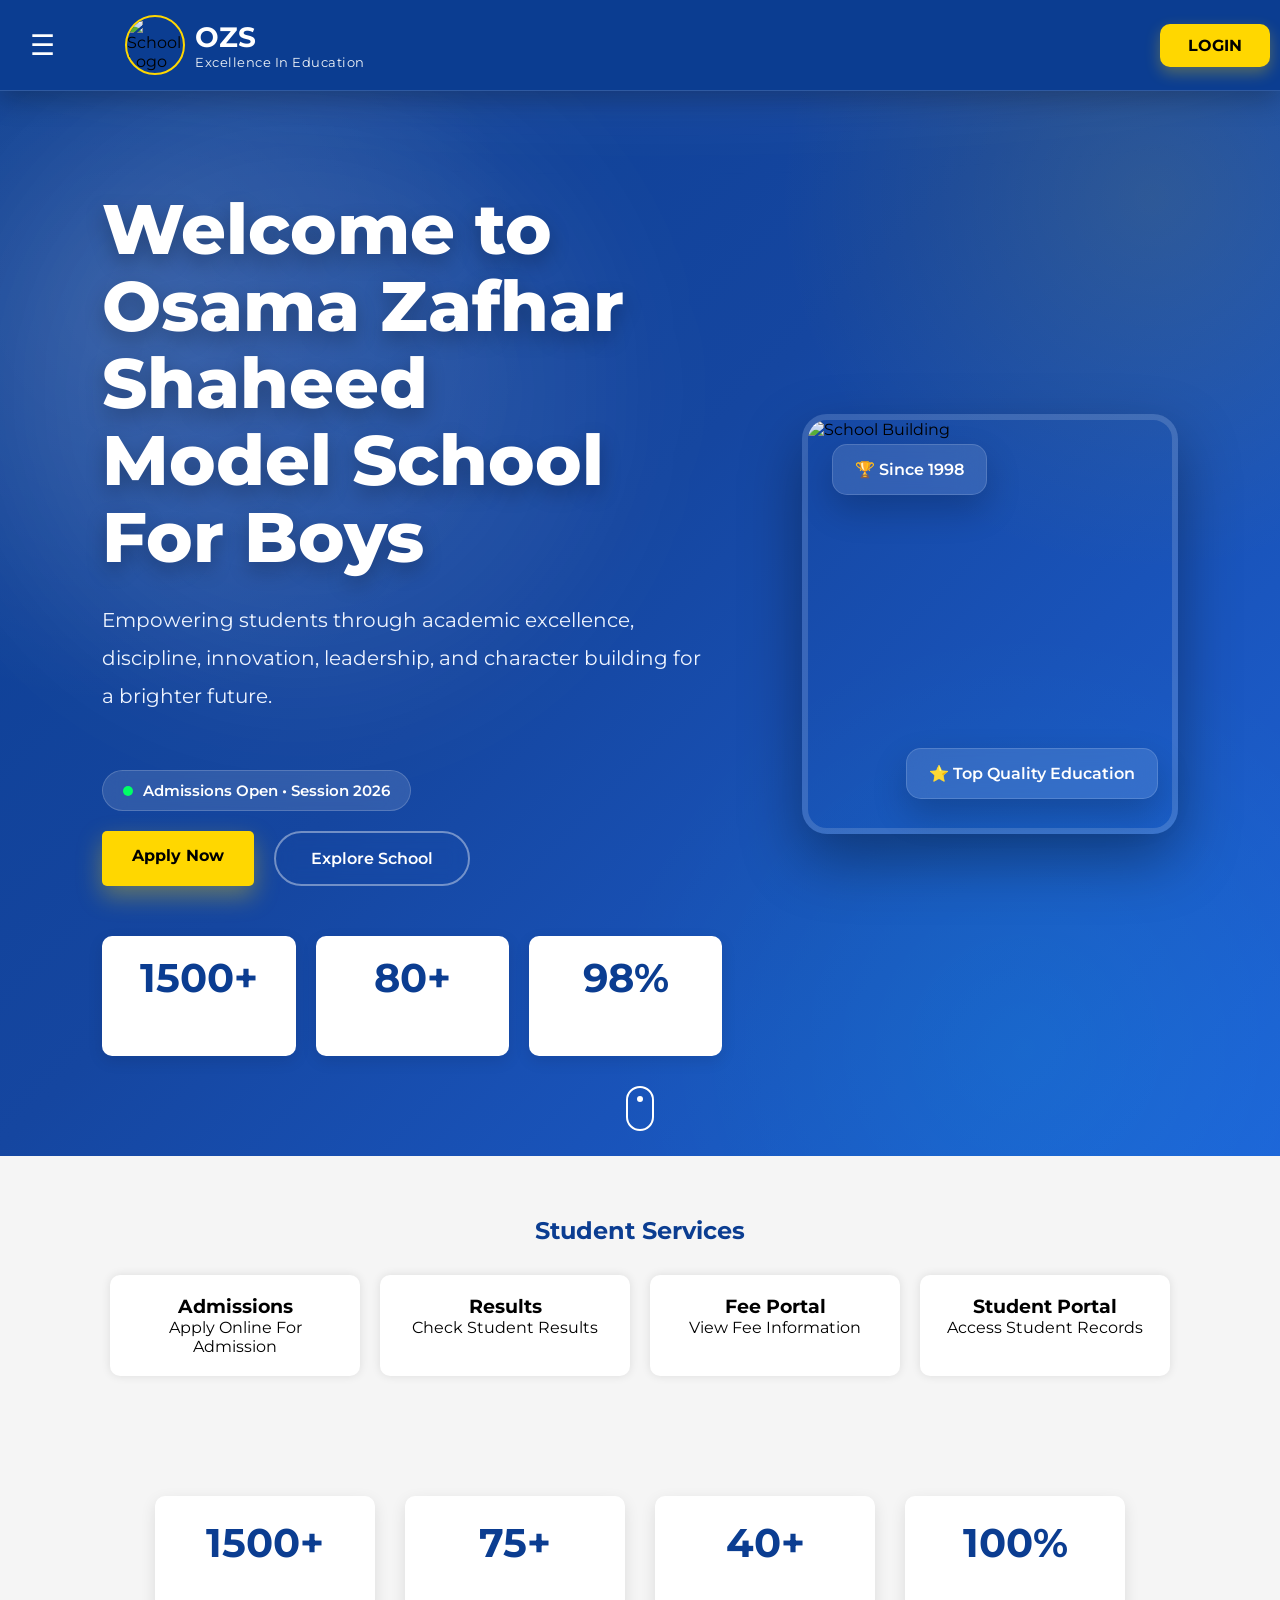
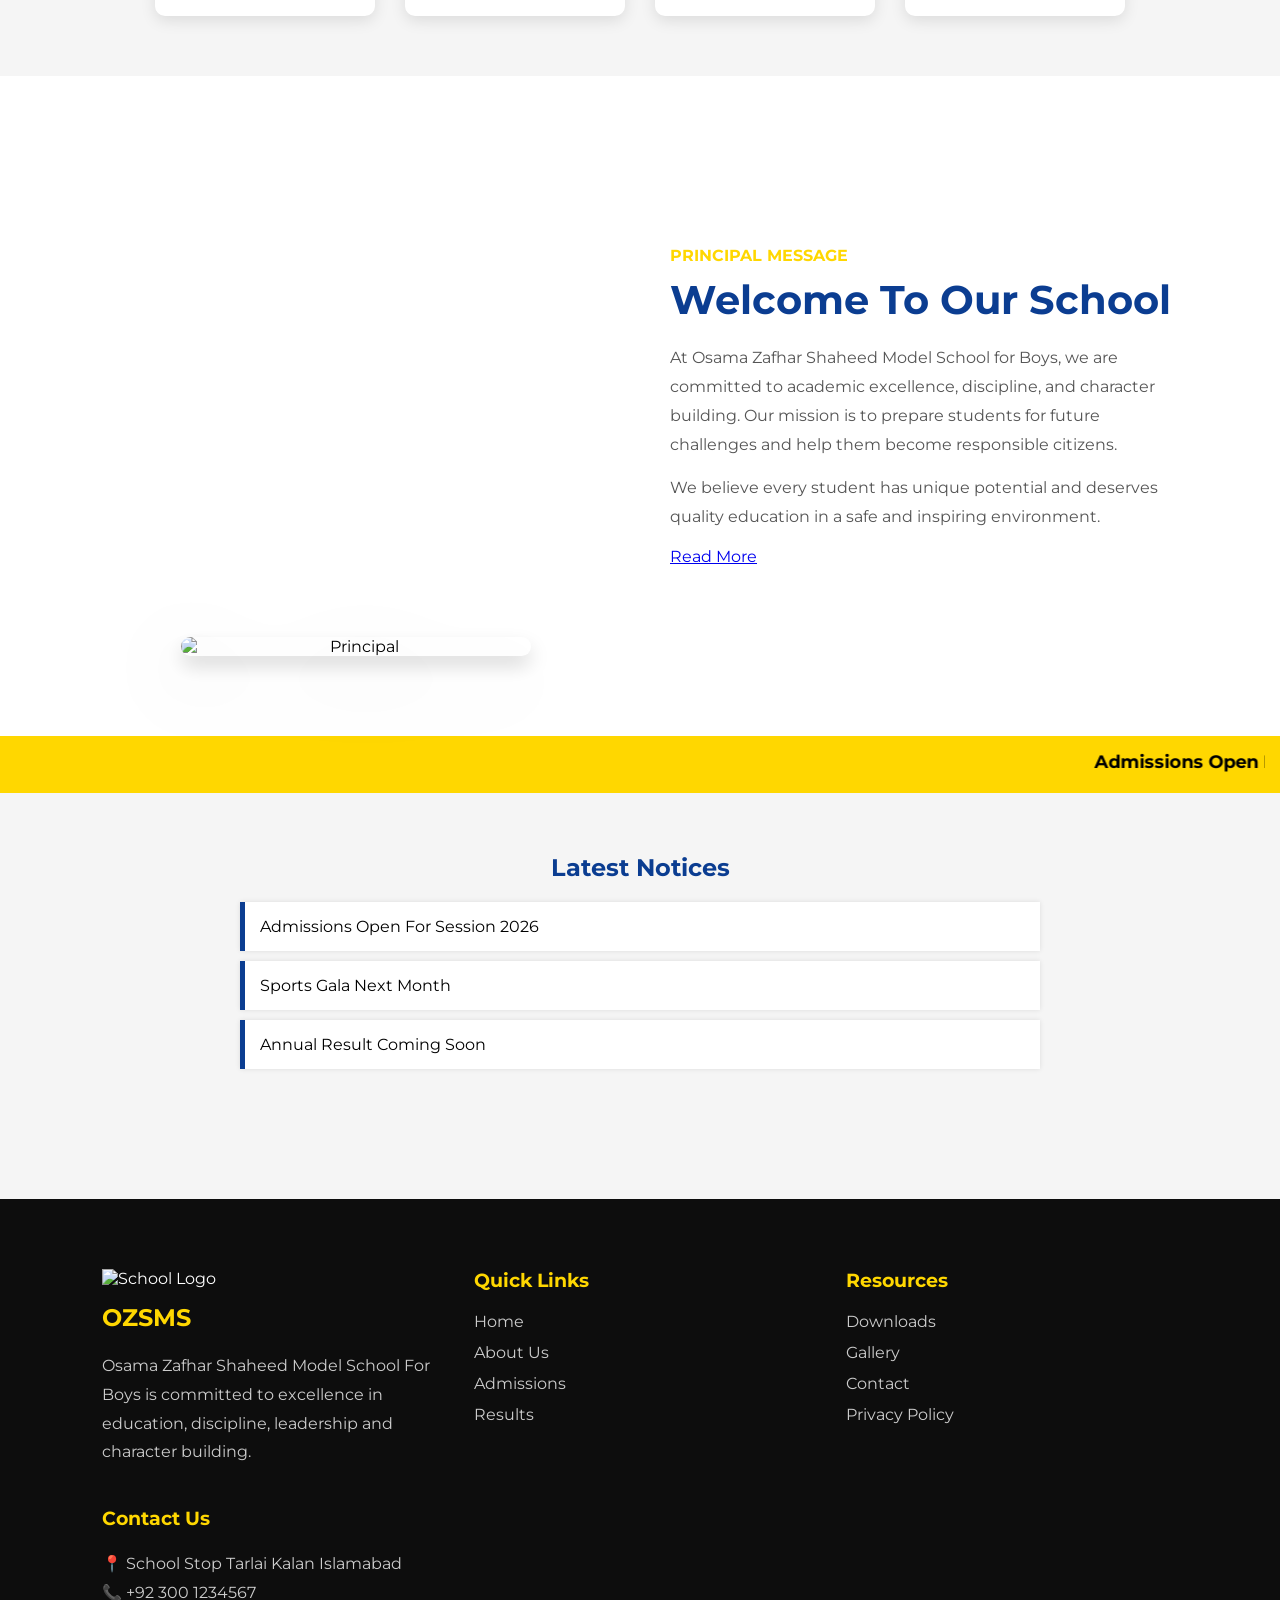
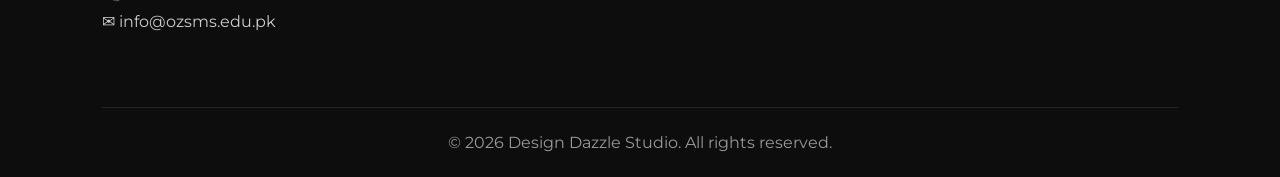
==== index.html @ de541583 "Add files via upload" ====
<!DOCTYPE html>
<html lang="en">

<head>
<meta charset="UTF-8">
<meta name="viewport" content="width=device-width, initial-scale=1.0">

<title>Osama Zafhar Shaheed Model School for Boys</title>
<!-- Website Favicon -->
<link rel="icon" type="image/png" href="images/school-logo.png">
<link rel="stylesheet" href="style.css">
<!-- Google Font -->

<link rel="preconnect" href="https://fonts.googleapis.com">

<link rel="preconnect" href="https://fonts.gstatic.com" crossorigin>

<link href="https://fonts.googleapis.com/css2?family=Montserrat:wght@300;400;500;600;700;800&display=swap" rel="stylesheet">
</head>

<body>

<!-- Navbar -->

<nav class="navbar">

    <!-- Left Side -->

    <div class="nav-left">

        <!-- Hamburger -->

        <div class="menu-btn" onclick="openMenu()">
            ☰
        </div>

        <!-- Logo -->

        <div class="logo-section">
            <img src="images/school-logo.png" alt="School Logo">

            <div>
                <h2>OZS</h2>
                <p>Excellence In Education</p>
            </div>
        </div>

    </div>

    <!-- Login Button -->

    <a href="login.html" class="portal-btn">
        LOGIN
    </a>

</nav>

<!-- Sidebar -->

<div id="sidebar" class="sidebar">

<span class="close-btn" onclick="closeMenu()">

×

</span>

<a href="index.html"> Home</a>

<a href="about.html">About</a>

<a href="admissions.html"> Admissions</a>

<a href="results.html"> Results</a>

<a href="gallery.html"> Gallery</a>

<a href="downloads.html"> Downloads</a>

<a href="contact.html"> Contact</a>

</div>

<!-- ========================= -->
<!-- Premium Hero Section -->
<!-- ========================= -->

<section class="hero">

    <!-- Left Content -->

    <div class="hero-left">


        <h1>
            Welcome to <br>
            <span>Osama Zafhar Shaheed</span><br>
            Model School For Boys
        </h1>

        <p>

            Empowering students through academic excellence,
            discipline, innovation, leadership, and character
            building for a brighter future.

        </p>

        <!-- ========================= -->
<!-- Live Badge -->
<!-- ========================= -->

<div class="live-badge">

    <span class="live-dot"></span>

    Admissions Open • Session 2026

</div>

        <!-- Hero Buttons -->

        <div class="hero-buttons">

            <a href="admissions.html" class="hero-btn">

                Apply Now

            </a>

            <a href="about.html" class="hero-btn-outline">

                Explore School

            </a>

        </div>

        <!-- Statistics -->

        <div class="hero-stats">

            <div class="stat-box">

                <h2>1500+</h2>

                <p>Students</p>

            </div>

            <div class="stat-box">

                <h2>80+</h2>

                <p>Teachers</p>

            </div>

            <div class="stat-box">

                <h2>98%</h2>

                <p>Success Rate</p>

            </div>

        </div>

    </div>
    

    <!-- Hero Right -->

<div class="hero-right">

    <img src="images/school.png"
        alt="School Building">

    <!-- Floating Card -->

    <div class="floating-card card-1">

        🏆 Since 1998

    </div>

    <div class="floating-card card-2">

        ⭐ Top Quality Education

    </div>

</div>
<!-- ========================= -->
<!-- Scroll Indicator -->
<!-- ========================= -->

<div class="scroll-down">

<span></span>

</div>
</section>

<!-- Services -->

<section class="services">

<h2>Student Services</h2>

<div class="card-container">

<div class="card">
<h3>Admissions</h3>
<p>Apply Online For Admission</p>
</div>

<div class="card">
<h3>Results</h3>
<p>Check Student Results</p>
</div>

<div class="card">
<h3>Fee Portal</h3>
<p>View Fee Information</p>
</div>

<div class="card">
<h3>Student Portal</h3>
<p>Access Student Records</p>
</div>

</div>

</section>
<section class="stats">

<div class="stat-box">
<h2>1500+</h2>
<p>Students</p>
</div>

<div class="stat-box">
<h2>75+</h2>
<p>Teachers</p>
</div>

<div class="stat-box">
<h2>40+</h2>
<p>Classrooms</p>
</div>

<div class="stat-box">
<h2>100%</h2>
<p>Success Rate</p>
</div>

</section>

<!-- PRINCIPAL MESSAGE -->
<section class="principal">

<div class="principal-image">

<img src="images/principal.png" alt="Principal">

</div>

<div class="principal-content">

<h4>PRINCIPAL MESSAGE</h4>

<h2>Welcome To Our School</h2>

<p>
At Osama Zafhar Shaheed Model School for Boys, we are committed to academic excellence, discipline, and character building. Our mission is to prepare students for future challenges and help them become responsible citizens.
</p>

<p>
We believe every student has unique potential and deserves quality education in a safe and inspiring environment.
</p>

<a href="about.html" class="read-btn">
Read More
</a>

</div>

</section>
<!--news-ticker -->
<section class="news-ticker">

<marquee>

Admissions Open For Session 2026 |
Annual Sports Gala Next Month |
Science Exhibition Coming Soon |
Annual Results Announced |

</marquee>

</section>


<!-- Notices -->

<section class="notices">

<h2>Latest Notices</h2>

<div class="notice">
Admissions Open For Session 2026
</div>

<div class="notice">
Sports Gala Next Month
</div>

<div class="notice">
Annual Result Coming Soon
</div>

</section>
<!-- Top button -->
<button id="topBtn" onclick="topFunction()">
↑
</button>
<!-- Footer -->
<footer class="footer">

<div class="footer-container">

<div class="footer-box">

<img src="images/school-logo.png"alt="School Logo" class="footer-logo">

<h2>OZSMS</h2>

<p>
Osama Zafhar Shaheed Model School For Boys is committed to excellence in education, discipline, leadership and character building.
</p>

</div>

<div class="footer-box">

<h3>Quick Links</h3>

<a href="index.html">Home</a>
<a href="about.html">About Us</a>
<a href="admissions.html">Admissions</a>
<a href="results.html">Results</a>

</div>

<div class="footer-box">

<h3>Resources</h3>

<a href="downloads.html">Downloads</a>
<a href="gallery.html">Gallery</a>
<a href="contact.html">Contact</a>
<a href="#">Privacy Policy</a>

</div>

<div class="footer-box">

<h3>Contact Us</h3>

<p>📍 School Stop Tarlai Kalan Islamabad</p>

<p>📞 +92 300 1234567</p>

<p>✉ info@ozsms.edu.pk</p>

</div>

</div>

<div class="footer-line"></div>

<div class="footer-bottom">

<p>
© 2026 Design Dazzle Studio. All rights reserved.
</p>

</div>

</footer>
<script src="script.js"></script>

</body>
</html>
---- style.css ----
/* Global Font */

*{
    margin:0;
    padding:0;
    box-sizing:border-box;
*{
    font-family:'Montserrat',sans-serif;
}
}
*{
    margin:0;
    padding:0;
    box-sizing:border-box;
}

body{
    font-family: Arial, sans-serif;
    background:#f5f5f5;
}

/* Navbar */
.navbar{

background:#0B3D91;

display:flex;
justify-content:space-between;
align-items:center;

padding:15px 50px;

position:sticky;
top:0;

z-index:1000;

box-shadow:0 2px 10px rgba(0,0,0,0.15);
}
.logo-section{
display:flex;
align-items:center;
gap:15px;

}

.logo-section img{
width:60px;
height:60px;
border-radius:50%;
}

.navbar ul{
    display:flex;
    list-style:none;
}

.navbar ul li{
    margin-left:20px;
}

.navbar ul li a{
    color:white;
    text-decoration:none;
    font-weight:bold;
    transition:0.3s;
}

.navbar ul li a:hover{
    color:#FFD700;
}

/* ========================= */
/* Premium Hero Section */
/* ========================= */

.hero{

display:flex;

justify-content:space-between;

align-items:center;

padding:100px 8%;

gap:80px;

min-height:92vh;

position:relative;

overflow:hidden;

/* Premium Background */

background:
radial-gradient(circle at 10% 20%, rgba(255,255,255,.12), transparent 28%),

radial-gradient(circle at 90% 10%, rgba(255,215,0,.10), transparent 25%),

radial-gradient(circle at 80% 90%, rgba(0,255,255,.08), transparent 30%),

linear-gradient(
135deg,
#0B3D91 0%,
#1546A0 45%,
#1E63D8 100%
);

}
/* ========================= */
/* Hero Light Effect */
/* ========================= */

.hero::before{

content:"";

position:absolute;

width:600px;

height:600px;

border-radius:50%;

background:rgba(255,255,255,.08);

top:-250px;

right:-180px;

filter:blur(80px);

}

.hero::after{

content:"";

position:absolute;

width:450px;

height:450px;

border-radius:50%;

background:rgba(255,215,0,.10);

bottom:-180px;

left:-150px;

filter:blur(90px);

}
/* ========================= */
/* Hero Left */
/* ========================= */

.hero-left{

flex:1;

position:relative;

z-index:2;

max-width:620px;


}

/* ========================= */
/* Hero Heading */
/* ========================= */


.hero-left h1{

font-size:70px;

font-weight:800;

line-height:1.1;

color:white;

margin-bottom:25px;

max-width:700px;

text-shadow:

0 8px 20px rgba(0,0,0,.25);

}.hero-left p{

font-size:20px;

line-height:1.9;

color:#EEF4FF;

max-width:600px;

margin-bottom:35px;

}
/* ========================= */
/* Hero Buttons */
/* ========================= */

.hero-buttons{

display:flex;

gap:20px;

margin-bottom:50px;

flex-wrap:wrap;

}

.hero-btn{

display:inline-block;

padding:16px 35px;

background:#FFD700;

color:#000;

text-decoration:none;

font-weight:700;

font-size:16px;

border-radius:50px;

transition:.4s;

box-shadow:0 10px 25px rgba(255,215,0,.35);

}

.hero-btn:hover{

transform:translateY(-5px);

box-shadow:0 18px 35px rgba(255,215,0,.45);

}
.hero-btn-outline{

display:inline-block;

padding:16px 35px;

text-decoration:none;

border:2px solid rgba(255,255,255,.4);

color:white;

font-weight:600;

border-radius:50px;

transition:.4s;

backdrop-filter:blur(10px);

}

.hero-btn-outline:hover{

background:white;

color:#1546A0;

}
/* ========================= */
/* Hero Stats */
/* ========================= */

.hero-stats{

display:flex;

justify-content:flex-start;

align-items:center;

gap:20px;

margin-top:20px;

flex-wrap:nowrap;

}
.stat-box{

width:170px;

height:120px;

background:rgba(255,255,255,.12);

backdrop-filter:blur(12px);

border:1px solid rgba(255,255,255,.15);

border-radius:20px;

display:flex;

flex-direction:column;

justify-content:center;

align-items:center;

transition:.4s;

}

.stat-box:hover{

transform:translateY(-8px);

background:rgba(255,255,255,.18);

}
.stat-box h2{

font-size:32px;

color:#FFD700;

margin-bottom:8px;

}

.stat-box p{

color:white;

font-size:15px;

margin:0;

}
.hero-right{

flex:1;

display:flex;

justify-content:center;

position:relative;

z-index:2;

}
.hero-right img{

width:100%;

max-width:520px;

border-radius:25px;

box-shadow:

0 30px 60px rgba(0,0,0,.35);

transition:.5s;

border:5px solid rgba(255,255,255,.15);

}
/* ========================= */
/* Hero Image */
/* ========================= */

.hero-right img{

width:100%;

max-width:600px;

height:420px;

object-fit:cover;

border-radius:25px;

border:6px solid rgba(255,255,255,.15);

box-shadow:

0 25px 60px rgba(0,0,0,.35);

transition:.5s;

animation:floatImage 5s ease-in-out infinite;

}
/* ========================= */
/* Floating Animation */
/* ========================= */

@keyframes floatImage{

0%{

transform:translateY(0px);

}

50%{

transform:translateY(-12px);

}

100%{

transform:translateY(0px);

}

}
/* ========================= */
/* Floating Cards */
/* ========================= */

.floating-card{

position:absolute;

background:rgba(255,255,255,.12);

backdrop-filter:blur(15px);

padding:15px 22px;

border-radius:15px;

color:white;

font-weight:600;

border:1px solid rgba(255,255,255,.15);

box-shadow:0 15px 35px rgba(0,0,0,.20);

animation:floatCard 4s ease-in-out infinite;

}

.card-1{

top:30px;

left:30px;

}

.card-2{

bottom:35px;

right:20px;

}

@keyframes floatCard{

0%{

transform:translateY(0);

}

50%{

transform:translateY(-8px);

}

100%{

transform:translateY(0);

}

}
/* ========================= */
/* Hero Grid Pattern */
/* ========================= */

.hero::before{

content:"";

position:absolute;

inset:0;

background-image:

linear-gradient(rgba(255,255,255,.04) 1px,transparent 1px),

linear-gradient(90deg,rgba(255,255,255,.04) 1px,transparent 1px);

background-size:45px 45px;

pointer-events:none;

}
.hero::after{

content:"";

position:absolute;

width:700px;

height:700px;

border-radius:50%;

background:

radial-gradient(

circle,

rgba(255,255,255,.12),

transparent

);

filter:blur(90px);

top:-250px;

right:-180px;

pointer-events:none;

}
.hero-left,
.hero-right{

position:relative;

z-index:5;

}
/* ========================= */
/* Live Badge */
/* ========================= */

.live-badge{

display:inline-flex;

align-items:center;

gap:10px;

padding:10px 20px;

margin:20px 0;

background:rgba(255,255,255,.12);

border:1px solid rgba(255,255,255,.18);

backdrop-filter:blur(12px);

border-radius:40px;

font-size:15px;

font-weight:600;

color:#fff;

}

.live-dot{

width:10px;

height:10px;

border-radius:50%;

background:#00ff66;

animation:livePulse 1.5s infinite;

}

@keyframes livePulse{

0%{

transform:scale(1);

box-shadow:0 0 0 0 rgba(0,255,100,.6);

}

70%{

box-shadow:0 0 0 12px rgba(0,255,100,0);

}

100%{

transform:scale(1);

}
}
/* ========================= */
/* Scroll Down */
/* ========================= */

.scroll-down{

position:absolute;

bottom:25px;

left:50%;

transform:translateX(-50%);

}

.scroll-down span{

display:block;

width:28px;

height:45px;

border:2px solid white;

border-radius:30px;

position:relative;

}

.scroll-down span::before{

content:"";

position:absolute;

left:50%;

top:8px;

transform:translateX(-50%);

width:6px;

height:6px;

background:white;

border-radius:50%;

animation:scrollMove 2s infinite;

}

@keyframes scrollMove{

0%{

opacity:0;

top:8px;

}

50%{

opacity:1;

}

100%{

opacity:0;

top:24px;

}

}
/* ========================= */
/* Hero Bottom Fade */
/* ========================= */

.hero{
    position: relative;
}

.hero::after{
    content: "";
    position: absolute;
    left: 0;
    bottom: 0;
    width: 100%;
    height: 120px;

    background: linear-gradient(
        to bottom,
        rgba(21,70,160,0),
        #f8fafc
    );

    pointer-events: none;
}
/* ========================= */
/* Principal Image */
/* ========================= */

.principal-image{

    flex:1;

    display:flex;

    justify-content:center;

    align-items:flex-end;

    position:relative;

    min-height:500px;

}

.principal-image img{

    width:100%;

    max-width:420px;

    height:auto;

    object-fit:contain;

    display:block;

    filter:drop-shadow(0 20px 35px rgba(0,0,0,.25));

    transition:.4s ease;

}

.principal-image img:hover{

    transform:translateY(-8px) scale(1.02);

}
/* Services */

.services{
    padding:60px 20px;
    text-align:center;
}

.services h2{
    color:#0B3D91;
    margin-bottom:30px;
}

.card-container{
    display:flex;
    justify-content:center;
    gap:20px;
    flex-wrap:wrap;
}

.card{
    background:white;
    width:250px;
    padding:20px;
    border-radius:10px;
    box-shadow:0px 0px 10px rgba(0,0,0,0.1);
    transition:0.3s;
}

.card:hover{
    transform:translateY(-8px);
}
.stats{

display:flex;
justify-content:center;
gap:30px;

padding:60px 20px;

flex-wrap:wrap;
}

.stat-box{

background:white;

padding:30px;

width:220px;

text-align:center;

border-radius:10px;

box-shadow:0 5px 15px rgba(0,0,0,0.1);
}

.stat-box h2{
color:#0B3D91;
font-size:40px;
}
/*ADMISSION FORM*/
/* Professional Admission Form */

.admission-form{
    max-width:700px;
    margin:auto;
    background:white;
    padding:40px;
    border-radius:10px;
    box-shadow:0 5px 20px rgba(0,0,0,0.1);
}

.admission-form h2{
    text-align:center;
    color:#0B3D91;
    margin-bottom:25px;
}

.admission-form input,
.admission-form select,
.admission-form textarea{
    width:100%;
    padding:12px;
    margin-bottom:15px;
    border:1px solid #ccc;
    border-radius:5px;
}

.admission-form label{
    display:block;
    margin-bottom:5px;
    font-weight:bold;
}

.admission-form button{
    width:100%;
    background:#0B3D91;
    color:white;
    padding:15px;
    border:none;
    border-radius:5px;
    cursor:pointer;
    font-size:16px;
}

.admission-form button:hover{
    background:#072d6b;
}

/* Notices */

.notices{
    padding:60px 20px;
}

.notices h2{
    color:#0B3D91;
    text-align:center;
    margin-bottom:20px;
}

.notice{
    background:white;
    margin:10px auto;
    max-width:800px;
    padding:15px;
    border-left:5px solid #0B3D91;
    box-shadow:0px 0px 5px rgba(0,0,0,0.1);
}
/*topBtn  */
#topBtn{

position:fixed;

bottom:20px;
right:20px;

background:#FFD700;

color:black;

border:none;

padding:15px 20px;

font-size:20px;

border-radius:50%;

cursor:pointer;

display:none;

z-index:999;
}

/* Footer */
/* Premium Black Footer */

.footer{

background:#0d0d0d;

color:white;

margin-top:60px;
}

.footer-container{

display:grid;

grid-template-columns:
repeat(auto-fit,minmax(250px,1fr));

gap:40px;

padding:70px 8%;
}

.footer-box h2,
.footer-box h3{

margin-bottom:20px;

color:#FFD700;
}

.footer-box p{

line-height:1.8;

color:#cccccc;
}

.footer-box a{

display:block;

margin-bottom:12px;

text-decoration:none;

color:#cccccc;

transition:0.3s;
}

.footer-box a:hover{

color:#FFD700;

padding-left:8px;
}

.footer-logo{

width:80px;

margin-bottom:15px;
}

.footer-line{

height:1px;

background:rgba(255,255,255,0.1);

margin:0 8%;
}

.footer-bottom{

text-align:center;

padding:25px;

color:#999;
}
/* About Page */

/* Professional About Hero */

.about-hero{
    height:70vh;

    background:
    linear-gradient(
    rgba(0,0,0,0.6),
    rgba(0,0,0,0.6)
    ),

    url("https://images.unsplash.com/photo-1509062522246-3755977927d7?w=1600");

    background-size:cover;
    background-position:center;

    display:flex;
    justify-content:center;
    align-items:center;

    text-align:center;

    color:white;
}

.overlay{
    max-width:900px;
    padding:20px;
}

.overlay h4{
    color:#FFD700;
    letter-spacing:3px;
    margin-bottom:15px;
}

.overlay h1{
    font-size:60px;
    margin-bottom:20px;
}

.overlay p{
    font-size:20px;
    line-height:1.8;
    margin-bottom:30px;
}

.hero-btn{
    background:#FFD700;
    color:black;
    text-decoration:none;
    padding:15px 30px;
    border-radius:5px;
    font-weight:bold;
    transition:0.3s;
}

.hero-btn:hover{
    background:white;
}

.page-banner h1{
    font-size:45px;
    margin-bottom:10px;
}

.about-section{
    display:flex;
    justify-content:center;
    align-items:center;
    gap:50px;
    padding:70px;
    flex-wrap:wrap;
}

.about-image img{
    width:500px;
    max-width:100%;
    border-radius:10px;
}

.about-content{
    max-width:600px;
}

.about-content h2{
    color:#0B3D91;
    margin-bottom:20px;
}

.about-content p{
    line-height:1.8;
    margin-bottom:15px;
}

.mission-vision{
    display:flex;
    justify-content:center;
    gap:30px;
    padding:50px;
    flex-wrap:wrap;
}

.box{
    background:white;
    width:400px;
    padding:30px;
    border-radius:10px;
    box-shadow:0 0 15px rgba(0,0,0,0.1);
}

.box h2{
    color:#0B3D91;
    margin-bottom:15px;
}

.principal-section{
    padding:70px;
    text-align:center;
}

.principal-section h1{
    color:#0B3D91;
    margin-bottom:40px;
}

.principal-box{
    display:flex;
    align-items:center;
    justify-content:center;
    gap:40px;
    flex-wrap:wrap;
}

.principal-box img{
    border-radius:5px;
max-width:250px;
transform:translateX(-20px);
}

.principal-box p{
    max-width:600px;
    text-align:left;
    line-height:1.8;
}
/* Results Page */

.result-hero{
    background:
    linear-gradient(
    rgba(0,0,0,0.6),
    rgba(0,0,0,0.6)
    ),
    url("https://images.unsplash.com/photo-1522202176988-66273c2fd55f?w=1600");

    background-size:cover;
    background-position:center;

    height:50vh;

    display:flex;
    flex-direction:column;

    justify-content:center;
    align-items:center;

    color:white;
    text-align:center;
}

.result-hero h1{
    font-size:60px;
    margin-bottom:10px;
}

.result-hero p{
    font-size:20px;
}

.result-section{
    padding:80px 20px;
    background:#f5f5f5;
}

.result-box{
    max-width:600px;
    margin:auto;

    background:white;

    padding:40px;

    border-radius:10px;

    box-shadow:0 5px 20px rgba(0,0,0,0.1);

    text-align:center;
}

.result-box h2{
    color:#0B3D91;
    margin-bottom:15px;
}

.result-box input{
    width:100%;
    padding:15px;
    margin-top:20px;
    margin-bottom:20px;
}

.result-box button{
    width:100%;
    padding:15px;
    background:#0B3D91;
    color:white;
    border:none;
    cursor:pointer;
}

.instructions{
    padding:70px 10%;
}

.instructions h2{
    color:#0B3D91;
    margin-bottom:20px;
}

.instructions ul li{
    margin-bottom:15px;
}

.result-notice{
    background:#0B3D91;
    color:white;
    text-align:center;
    padding:60px 20px;
}

.result-notice h2{
    margin-bottom:15px;
}
/* Gallery Page */

.gallery-hero{
    background:
    linear-gradient(
    rgba(0,0,0,0.6),
    rgba(0,0,0,0.6)
    ),
    url("https://images.unsplash.com/photo-1497633762265-9d179a990aa6?w=1600");

    background-size:cover;
    background-position:center;

    height:50vh;

    display:flex;
    flex-direction:column;
    justify-content:center;
    align-items:center;

    color:white;
    text-align:center;
}

.gallery-hero h1{
    font-size:60px;
}

.gallery-hero p{
    font-size:20px;
}

.gallery-section{
    padding:80px 8%;
}

.gallery-section h2{
    text-align:center;
    color:#0B3D91;
    margin-bottom:40px;
}

.gallery-grid{
    display:grid;
    grid-template-columns:repeat(auto-fit,minmax(300px,1fr));
    gap:25px;
}

.gallery-item{
    overflow:hidden;
    border-radius:10px;
}

.gallery-item img{
    width:100%;
    height:250px;
    object-fit:cover;
    transition:0.5s;
}

.gallery-item:hover img{
    transform:scale(1.1);
}

.gallery-categories{
    display:flex;
    justify-content:center;
    gap:30px;
    flex-wrap:wrap;
    padding:50px;
}

.category-card{
    background:white;
    width:300px;
    text-align:center;
    padding:30px;
    border-radius:10px;
    box-shadow:0 5px 15px rgba(0,0,0,0.1);
    transition:0.3s;
}

.category-card:hover{
    transform:translateY(-10px);
}

.category-card h3{
    color:#0B3D91;
    margin-bottom:10px;
}
/* Contact Page */

.contact-hero{
    background:
    linear-gradient(rgba(0,0,0,0.6),rgba(0,0,0,0.6)),
    url("https://images.unsplash.com/photo-1521791136064-7986c2920216?w=1600");

    background-size:cover;
    background-position:center;

    height:50vh;

    display:flex;
    flex-direction:column;
    justify-content:center;
    align-items:center;

    color:white;
    text-align:center;
}

.contact-hero h1{
    font-size:60px;
}

.contact-section{
    display:flex;
    justify-content:center;
    gap:50px;
    flex-wrap:wrap;

    padding:80px 8%;
}

.contact-form{
    background:white;
    padding:40px;
    border-radius:10px;
    box-shadow:0 5px 15px rgba(0,0,0,0.1);
    width:400px;
}

.contact-form h2{
    color:#0B3D91;
    margin-bottom:20px;
}

.contact-form input,
.contact-form textarea{
    width:100%;
    padding:12px;
    margin-bottom:15px;
    border:1px solid #ccc;
    border-radius:5px;
}

.contact-form button{
    width:100%;
    padding:12px;
    background:#0B3D91;
    color:white;
    border:none;
    cursor:pointer;
}

.contact-form button:hover{
    background:#072d6b;
}

.contact-info{
    width:400px;
}

.contact-info h2{
    color:#0B3D91;
    margin-bottom:15px;
}

/* ========================= */
/* Google Map */
/* ========================= */

.map-container{

width:100%;

height:500px;

border-radius:20px;

overflow:hidden;

box-shadow:0 15px 40px rgba(0,0,0,.2);

margin-top:40px;

}

.map-container iframe{

width:100%;

height:100%;

border:none;

}

.map h2{
    color:#0B3D91;
    margin-bottom:20px;
}
/* Principal Section */

.principal{

display:flex;
justify-content:center;
align-items:center;

gap:60px;

padding:80px 8%;

background:white;

flex-wrap:wrap;
}

.principal-image{
flex:1;
text-align:center;
}

.principal-image img{

width:100%;
max-width:350px;

border-radius:15px;

box-shadow:0 10px 20px rgba(0,0,0,0.15);
}

.principal-content{
flex:1;
min-width:300px;
}

.principal-content h4{

color:#FFD700;

margin-bottom:10px;
}

.principal-content h2{

color:#0B3D91;

font-size:40px;

margin-bottom:20px;
}

.principal-content p{

line-height:1.8;

margin-bottom:15px;

color:#555;
}
/* news-ticker */
.news-ticker{

background:#FFD700;

padding:15px;

font-weight:bold;

font-size:18px;
}
/* Result Card */

.result-card{

display:none;

max-width:600px;

margin:40px auto;

background:white;

padding:30px;

border-radius:10px;

box-shadow:0 5px 15px rgba(0,0,0,0.1);

border-top:5px solid #0B3D91;
}

.result-card h2{

color:#0B3D91;

margin-bottom:20px;

text-align:center;
}

.result-card p{

margin:12px 0;

font-size:18px;
}
.result-stats{

display:flex;

justify-content:center;

gap:30px;

padding:50px;

flex-wrap:wrap;
}

.result-stat{

background:white;

padding:25px;

width:250px;

text-align:center;

border-radius:10px;

box-shadow:0 5px 15px rgba(0,0,0,0.1);
}

.result-stat h3{

font-size:40px;

color:#0B3D91;
}
.student-profile{

text-align:center;

margin-bottom:20px;
}

.student-profile img{

width:120px;
height:120px;

border-radius:50%;

border:4px solid #0B3D91;

object-fit:cover;

margin-bottom:10px;
}

.student-profile h3{

color:#0B3D91;
}
.print-btn{

margin-top:20px;

background:#0B3D91;

color:white;

border:none;

padding:12px 25px;

cursor:pointer;

border-radius:5px;
}
.position-holders{

padding:80px 8%;

text-align:center;
}

.position-holders h2{

color:#0B3D91;

margin-bottom:40px;
}

.holders{

display:flex;

justify-content:center;

gap:25px;

flex-wrap:wrap;
}

.holder-card{

background:white;

width:280px;

padding:30px;

border-radius:10px;

box-shadow:0 5px 15px rgba(0,0,0,0.1);
}
.verification{

background:#FFD700;
margin: 16px;
padding:15px;

text-align:center;

font-weight:bold;
}
/* Downloads Page */

.downloads-hero{

background:#0B3D91;
color:white;

text-align:center;

padding:80px 20px;
}

.downloads-hero h1{
font-size:50px;
margin-bottom:10px;
}

.downloads-section{

padding:80px 8%;

display:grid;

grid-template-columns:
repeat(auto-fit,minmax(280px,1fr));

gap:25px;
}

.download-card{

background:white;

padding:30px;

border-radius:10px;

box-shadow:0 5px 15px rgba(0,0,0,0.1);

text-align:center;

transition:0.3s;
}

.download-card:hover{

transform:translateY(-10px);
}

.download-card h3{

color:#0B3D91;

margin-bottom:15px;
}

.download-card a{

display:inline-block;

margin-top:15px;

background:#0B3D91;

color:white;

padding:10px 20px;

text-decoration:none;

border-radius:5px;
}
.download-stats{

display:flex;

justify-content:center;

gap:40px;

padding:50px;

text-align:center;

flex-wrap:wrap;
}

.download-stats h2{

color:#0B3D91;

font-size:40px;
}
/* Past Papers Section */

.download-category{

padding:40px 8%;
}

.download-category h2{

color:#0B3D91;

margin-bottom:25px;

font-size:32px;
}
/* Login Page */

.login-section{

min-height:100vh;

display:flex;

justify-content:center;

align-items:center;

background:
linear-gradient(
135deg,
#0a0a0a,
#1a1a1a
);
}

.login-box{

background:white;

width:400px;

padding:40px;

border-radius:15px;

text-align:center;

box-shadow:
0 10px 30px rgba(0,0,0,0.3);
}

.login-logo{

width:90px;

margin-bottom:15px;
}

.login-box h2{

color:#0B3D91;

margin-bottom:10px;
}

.login-box p{

color:#666;

margin-bottom:25px;
}

.login-box input{

width:100%;

padding:14px;

margin-bottom:15px;

border:1px solid #ddd;

border-radius:5px;
}

.login-box button{

width:100%;

padding:14px;

background:#0B3D91;

color:white;

border:none;

border-radius:5px;

cursor:pointer;

font-size:16px;
}

.login-box button:hover{

background:#072d6b;
}

.login-links{

margin-top:20px;

display:flex;

justify-content:space-between;
}

.login-links a{

text-decoration:none;

color:#0B3D91;

font-size:14px;
}/* Login Page */

.login-section{

min-height:100vh;

display:flex;

justify-content:center;

align-items:center;

background:
linear-gradient(
135deg,
#0a0a0a,
#1a1a1a
);
}

.login-box{

background:white;

width:400px;

padding:40px;

border-radius:15px;

text-align:center;

box-shadow:
0 10px 30px rgba(0,0,0,0.3);
}

.login-logo{

width:90px;

margin-bottom:15px;
}

.login-box h2{

color:#0B3D91;

margin-bottom:10px;
}

.login-box p{

color:#666;

margin-bottom:25px;
}

.login-box input{

width:100%;

padding:14px;

margin-bottom:15px;

border:1px solid #ddd;

border-radius:5px;
}

/* Premium Login Button */

.login-box button{

width:100%;

padding:16px;

border:none;

border-radius:50px;

cursor:pointer;

font-size:17px;

font-weight:600;

letter-spacing:1px;

background:linear-gradient(
135deg,
#0B3D91,
#1e5fd8
);

color:white;

transition:0.4s;

box-shadow:
0 10px 25px rgba(11,61,145,0.3);

position:relative;

overflow:hidden;
}

.login-box button:hover{

transform:translateY(-3px);

box-shadow:
0 15px 35px rgba(11,61,145,0.5);
}

.login-box button:active{

transform:scale(0.98);
}

.login-box button:hover{

background:#072d6b;
}

.login-links{

margin-top:20px;

display:flex;

justify-content:space-between;
}

.login-links a{

text-decoration:none;

color:#0B3D91;

font-size:14px;
}
/* Hamburger Button */

.menu-btn{

font-size:35px;

cursor:pointer;

color:white;

margin-left:20px;

}

/* Sidebar */

.sidebar{

height:100%;

width:0;

position:fixed;

top:0;

left:0;

background:#111;

overflow-x:hidden;

transition:0.4s;

padding-top:80px;

z-index:9999;
}

.sidebar a{

display:block;

padding:15px 25px;

color:white;

text-decoration:none;

font-size:20px;

transition:0.3s;
}

.sidebar a:hover{

background:rgba(255,215,0,0.15);

color:#FFD700;

padding-left:35px;
}

.close-btn{

position:absolute;

top:20px;

right:25px;

font-size:40px;

color:white;

cursor:pointer;
}
.navbar{

display:flex;

justify-content:space-between;

align-items:center;

padding:15px 8%;

background:#0B3D91;
}
.sidebar{

height:100%;

width:0;

position:fixed;

top:0;

left:0;

background:#111;

overflow-x:hidden;

transition:0.4s;

padding-top:80px;

z-index:9999;
}
/* Sidebar Links */

.sidebar a{

display:block;

padding:16px 25px;

text-decoration:none;

font-size:17px;

font-weight:500;

letter-spacing:0.5px;

color:#e5e5e5;

transition:0.3s;
}
/* Sidebar Header */

.sidebar-header h2{

font-size:26px;

font-weight:700;

letter-spacing:1px;

color:#FFD700;
}

.sidebar-header p{

font-size:13px;

font-weight:300;

letter-spacing:1px;

text-transform:uppercase;

color:#999;
}
.close-btn{

font-size:35px;

font-weight:300;

color:white;

transition:0.3s;
}

.close-btn:hover{

color:#FFD700;

transform:rotate(90deg);
}

.portal-btn{
    background:#FFD700;
    color:#000;
    padding:12px 28px;
    border-radius:10px;
    font-weight:700;
    text-decoration:none;
    box-shadow:0 6px 15px rgba(255,215,0,0.3);
    transition:0.3s;
}

.portal-btn:hover{
    transform:translateY(-2px);
}

/* Hamburger */

.menu-btn{

font-size:32px;

color:white;

cursor:pointer;

transition:0.3s;
}

.menu-btn:hover{

color:#FFD700;
}
/* Navbar */

.navbar{
 background:#0B3D91;
box-shadow:
0 8px 25px rgba(0,0,0,0.25);

border-bottom:
1px solid rgba(255,255,255,0.15);

backdrop-filter:blur(10px);

position:sticky;

top:0;

z-index:1000;
padding:15px 10px;
}

/* Left Side */

.nav-left{
    display:flex;
    align-items:center;
    gap:70px;
}

/* Hamburger */

.menu-btn{
    font-size:28px;
    cursor:pointer;
    color:white;
    margin-right:0;
}

/* Logo */

.logo-section{
    display:flex;
    align-items:center;
    gap:10px;
}

.logo-section img{
    width:60px;
    height:60px;
    border-radius:50%;
    border:2px solid #FFD700;
}
.logo-section h2{
    color:white;
    font-weight:700;
    font-size:28px;
}

.logo-section p{
    color:#f1f5f9;
    font-size:13px;
    letter-spacing:0.5px;
}
/* ========================= */
/* Responsive Hero */
/* ========================= */

@media(max-width:992px){

.hero{

flex-direction:column;

text-align:center;

padding:80px 30px;

gap:50px;

}

.hero-left{

max-width:100%;

}

.hero-left h1{

font-size:48px;

}

.hero-left p{

font-size:18px;

margin:auto;

}

.hero-buttons{

justify-content:center;

}

.hero-stats{

justify-content:center;

flex-wrap:wrap;

}

.hero-features{

justify-content:center;

}

.hero-right{

padding-left:0;

}

.hero-right img{

max-width:500px;

height:auto;

}

.floating-card{

display:none;

}

}

@media(max-width:768px){

.hero{

padding:60px 20px;

}

.hero-left h1{

font-size:38px;

line-height:1.2;

}

.hero-left p{

font-size:16px;

}

.hero-buttons{

flex-direction:column;

align-items:center;

}

.hero-btn,

.hero-btn-outline{

width:240px;

text-align:center;

}

.hero-stats{

gap:15px;

}

.stat-box{

width:140px;

height:110px;

}

.hero-right img{

width:100%;

}

.scroll-down{

display:none;

}

}

@media(max-width:480px){

.hero-left h1{

font-size:30px;

}

.hero-left p{

font-size:15px;

}

.hero-tag{

font-size:13px;

}

.live-badge{

font-size:13px;

padding:8px 15px;

}

.stat-box{

width:120px;

height:100px;

}

.stat-box h2{

font-size:24px;

}

}
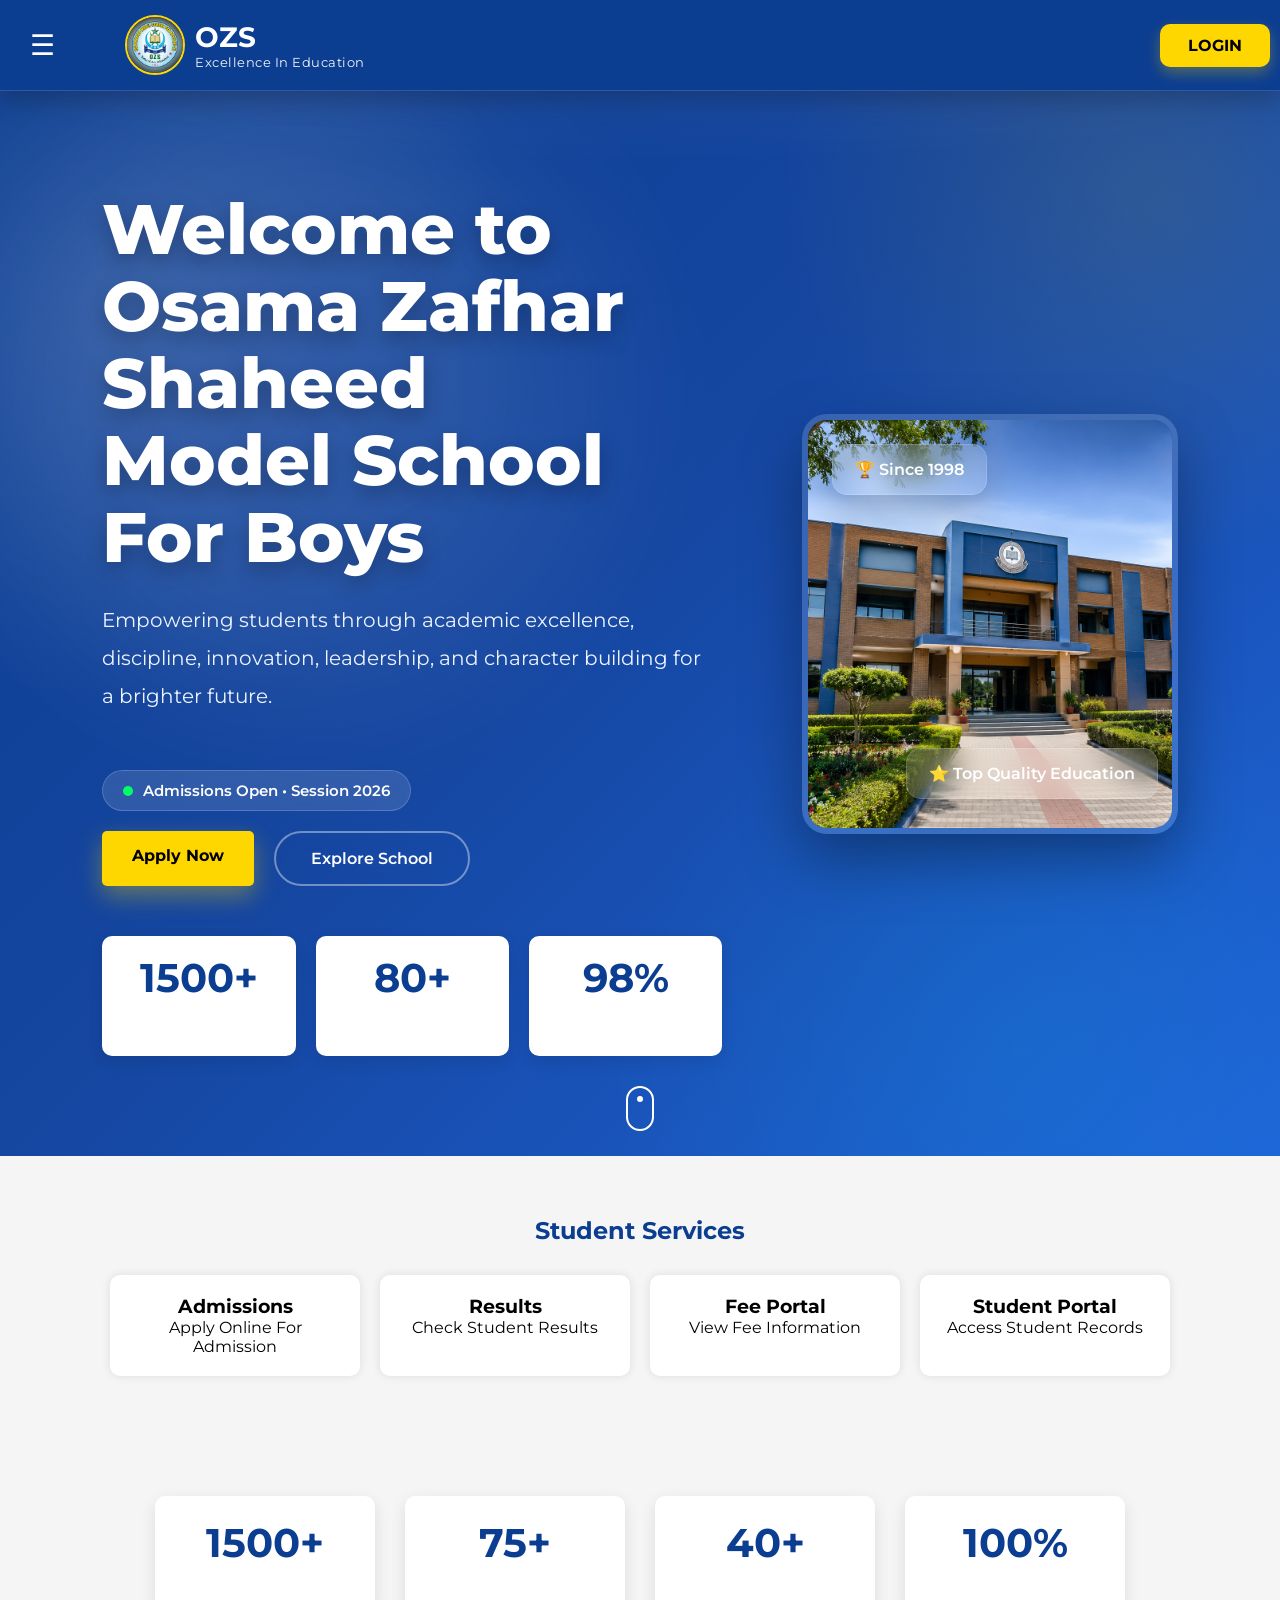
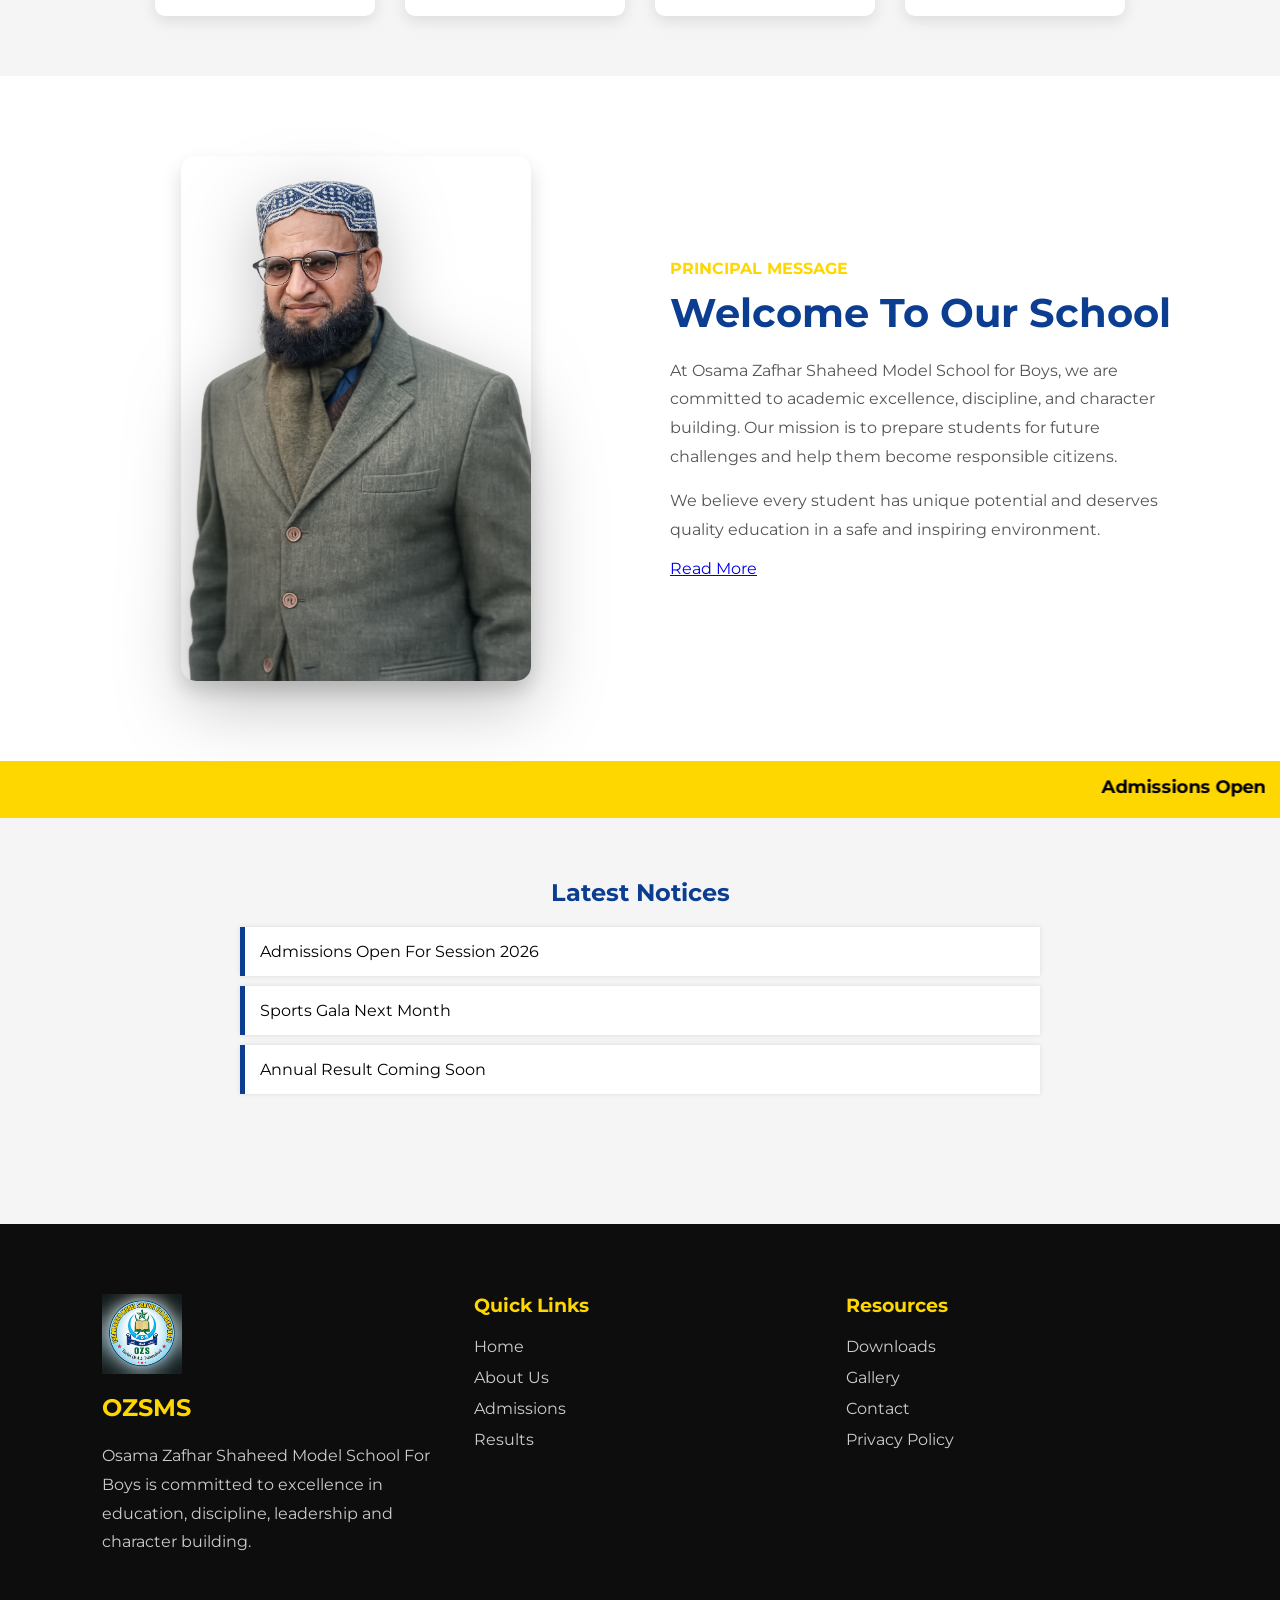
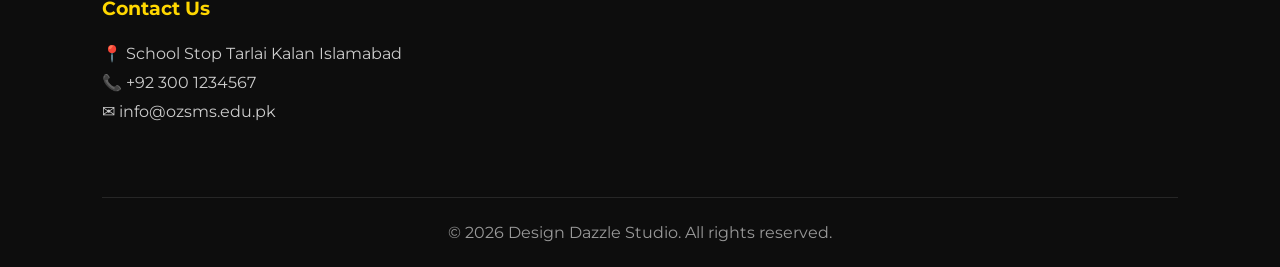
==== commit 52a4ded0: "Add files via upload" ====
--- a/index.html
+++ b/index.html
@@ -7,7 +7,7 @@
 
 <title>Osama Zafhar Shaheed Model School for Boys</title>
 <!-- Website Favicon -->
-<link rel="icon" type="image/png" href="images/school-logo.png">
+<link rel="icon" type="image/png" href="school-logo.png">
 <link rel="stylesheet" href="style.css">
 <!-- Google Font -->
 
@@ -37,7 +37,7 @@
         <!-- Logo -->
 
         <div class="logo-section">
-            <img src="images/school-logo.png" alt="School Logo">
+            <img src="school-logo.png" alt="school logo">
 
             <div>
                 <h2>OZS</h2>
@@ -173,7 +173,7 @@
 
 <div class="hero-right">
 
-    <img src="images/school.png"
+    <img src="school.png"
         alt="School Building">
 
     <!-- Floating Card -->
@@ -262,7 +262,7 @@
 
 <div class="principal-image">
 
-<img src="images/principal.png" alt="Principal">
+<img src="principal.png" alt="principal">
 
 </div>
 
@@ -332,7 +332,7 @@
 
 <div class="footer-box">
 
-<img src="images/school-logo.png"alt="School Logo" class="footer-logo">
+<img src="school-logo.png"alt="School Logo" class="footer-logo">
 
 <h2>OZSMS</h2>
 
